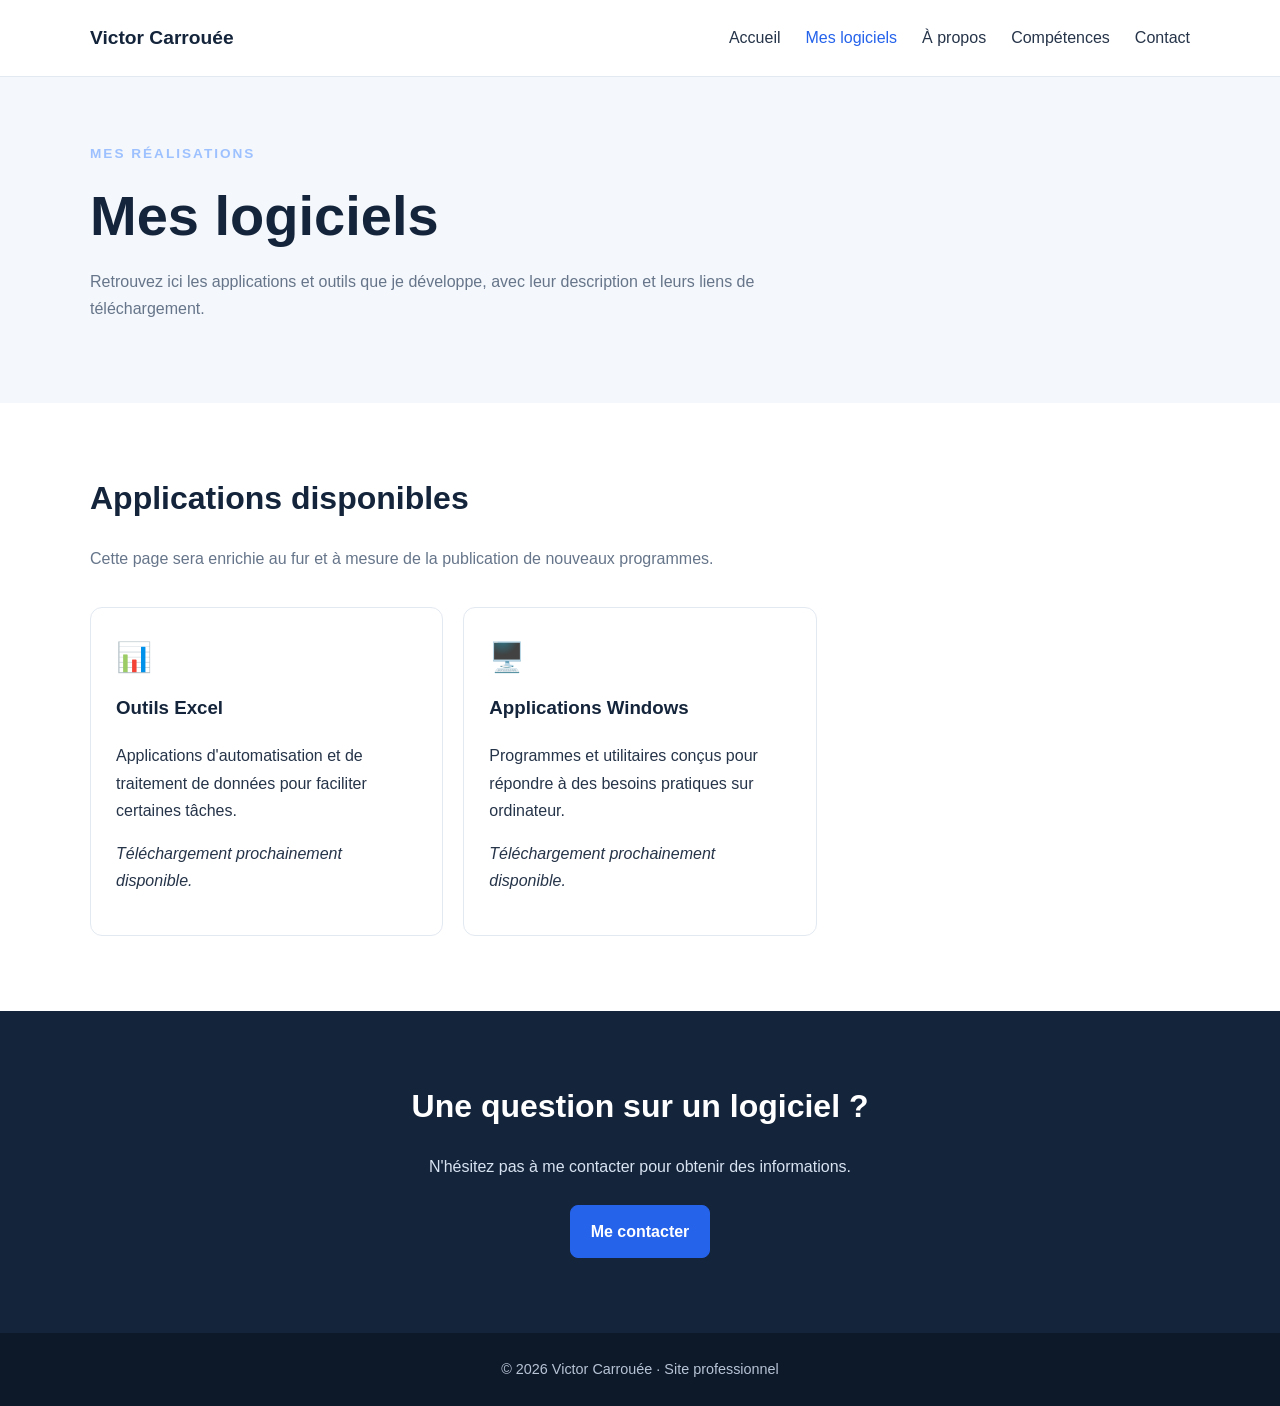
==== logiciels.html @ d23eed0c "Create logiciels.html" ====
<!DOCTYPE html>
<html lang="fr">
<head>
  <meta charset="UTF-8">
  <meta name="viewport" content="width=device-width, initial-scale=1.0">
  <meta name="description" content="Découvrez et téléchargez les logiciels développés par Victor Carrouée.">
  <title>Mes logiciels | Victor Carrouée</title>
  <link rel="stylesheet" href="style.css">
</head>
<body>

  <header>
    <nav class="container">
      <a class="logo" href="index.html">Victor Carrouée</a>
      <ul>
        <li><a href="index.html">Accueil</a></li>
        <li><a class="active" href="logiciels.html">Mes logiciels</a></li>
        <li><a href="index.html#apropos">À propos</a></li>
        <li><a href="index.html#competences">Compétences</a></li>
        <li><a href="index.html#contact">Contact</a></li>
      </ul>
    </nav>
  </header>

  <main>
    <section class="page-heading">
      <div class="container">
        <div class="eyebrow">Mes réalisations</div>
        <h1>Mes logiciels</h1>
        <p>
          Retrouvez ici les applications et outils que je développe,
          avec leur description et leurs liens de téléchargement.
        </p>
      </div>
    </section>

    <section>
      <div class="container">
        <h2>Applications disponibles</h2>
        <p class="intro">
          Cette page sera enrichie au fur et à mesure de la publication
          de nouveaux programmes.
        </p>

        <div class="cards">
          <article class="card">
            <div class="icon">📊</div>
            <h3>Outils Excel</h3>
            <p>
              Applications d'automatisation et de traitement de données
              pour faciliter certaines tâches.
            </p>
            <p><em>Téléchargement prochainement disponible.</em></p>
          </article>

          <article class="card">
            <div class="icon">🖥️</div>
            <h3>Applications Windows</h3>
            <p>
              Programmes et utilitaires conçus pour répondre à des besoins
              pratiques sur ordinateur.
            </p>
            <p><em>Téléchargement prochainement disponible.</em></p>
          </article>
        </div>
      </div>
    </section>

    <section class="contact">
      <div class="container">
        <h2>Une question sur un logiciel ?</h2>
        <p>N'hésitez pas à me contacter pour obtenir des informations.</p>
        <a class="button" href="index.html#contact">Me contacter</a>
      </div>
    </section>
  </main>

  <footer>
    <div class="container">
      © <span id="year"></span> Victor Carrouée · Site professionnel
    </div>
  </footer>

  <script>
    document.getElementById("year").textContent = new Date().getFullYear();
  </script>
</body>
</html>
---- style.css ----
:root {
  --navy: #14243a;
  --blue: #2563eb;
  --light: #f4f7fb;
  --text: #263449;
  --muted: #66758a;
  --border: #e3e9f1;
}

* {
  box-sizing: border-box;
}

html {
  scroll-behavior: smooth;
}

body {
  margin: 0;
  font-family: Arial, Helvetica, sans-serif;
  color: var(--text);
  background: white;
  line-height: 1.7;
}

a {
  color: inherit;
  text-decoration: none;
}

.container {
  width: min(1100px, 90%);
  margin: 0 auto;
}

header {
  background: white;
  border-bottom: 1px solid var(--border);
  position: sticky;
  top: 0;
  z-index: 10;
}

nav {
  min-height: 76px;
  display: flex;
  align-items: center;
  justify-content: space-between;
  gap: 20px;
}

.logo {
  font-size: 1.2rem;
  font-weight: 800;
  color: var(--navy);
}

nav ul {
  display: flex;
  flex-wrap: wrap;
  gap: 25px;
  list-style: none;
  padding: 0;
  margin: 0;
}

nav a:hover,
nav a.active {
  color: var(--blue);
}

.hero {
  background: linear-gradient(135deg, #14243a, #243f65);
  color: white;
  padding: 100px 0;
}

.eyebrow {
  color: #9dc1ff;
  text-transform: uppercase;
  font-weight: bold;
  font-size: 0.85rem;
  letter-spacing: 2px;
}

h1 {
  font-size: clamp(2.4rem, 6vw, 4.3rem);
  line-height: 1.12;
  max-width: 800px;
  margin: 20px 0;
}

.hero p {
  max-width: 700px;
  color: #d8e3f2;
  font-size: 1.1rem;
}

.buttons {
  display: flex;
  flex-wrap: wrap;
  gap: 14px;
  margin-top: 30px;
}

.button {
  display: inline-block;
  padding: 12px 20px;
  border-radius: 8px;
  font-weight: bold;
  background: var(--blue);
  color: white;
  border: 1px solid var(--blue);
}

.button:hover {
  filter: brightness(1.1);
}

.button.secondary {
  background: transparent;
  border-color: #91a7c4;
}

section {
  padding: 75px 0;
}

.section-light {
  background: var(--light);
}

h2 {
  color: var(--navy);
  font-size: 2rem;
  line-height: 1.25;
  margin-top: 0;
}

.intro {
  color: var(--muted);
  max-width: 720px;
}

.cards {
  display: grid;
  grid-template-columns: repeat(3, minmax(0, 1fr));
  gap: 20px;
  margin-top: 35px;
}

.card {
  padding: 25px;
  background: white;
  border: 1px solid var(--border);
  border-radius: 12px;
}

.card h3 {
  color: var(--navy);
  margin-top: 10px;
}

.icon {
  font-size: 1.8rem;
}

.page-heading {
  background: var(--light);
  padding: 65px 0;
}

.page-heading h1 {
  color: var(--navy);
  font-size: clamp(2.2rem, 5vw, 3.5rem);
}

.page-heading p {
  color: var(--muted);
  max-width: 700px;
}

.contact {
  background: var(--navy);
  color: white;
  text-align: center;
}

.contact h2 {
  color: white;
}

.contact p {
  color: #d8e3f2;
  max-width: 650px;
  margin: 0 auto 25px;
}

footer {
  background: #0d1929;
  color: #b7c4d6;
  text-align: center;
  padding: 24px;
  font-size: 0.9rem;
}

@media (max-width: 700px) {
  nav {
    align-items: flex-start;
    flex-direction: column;
    padding: 18px 0;
  }

  nav ul {
    gap: 16px;
  }

  .hero {
    padding: 70px 0;
  }

  .cards {
    grid-template-columns: 1fr;
  }

  section {
    padding: 55px 0;
  }
}
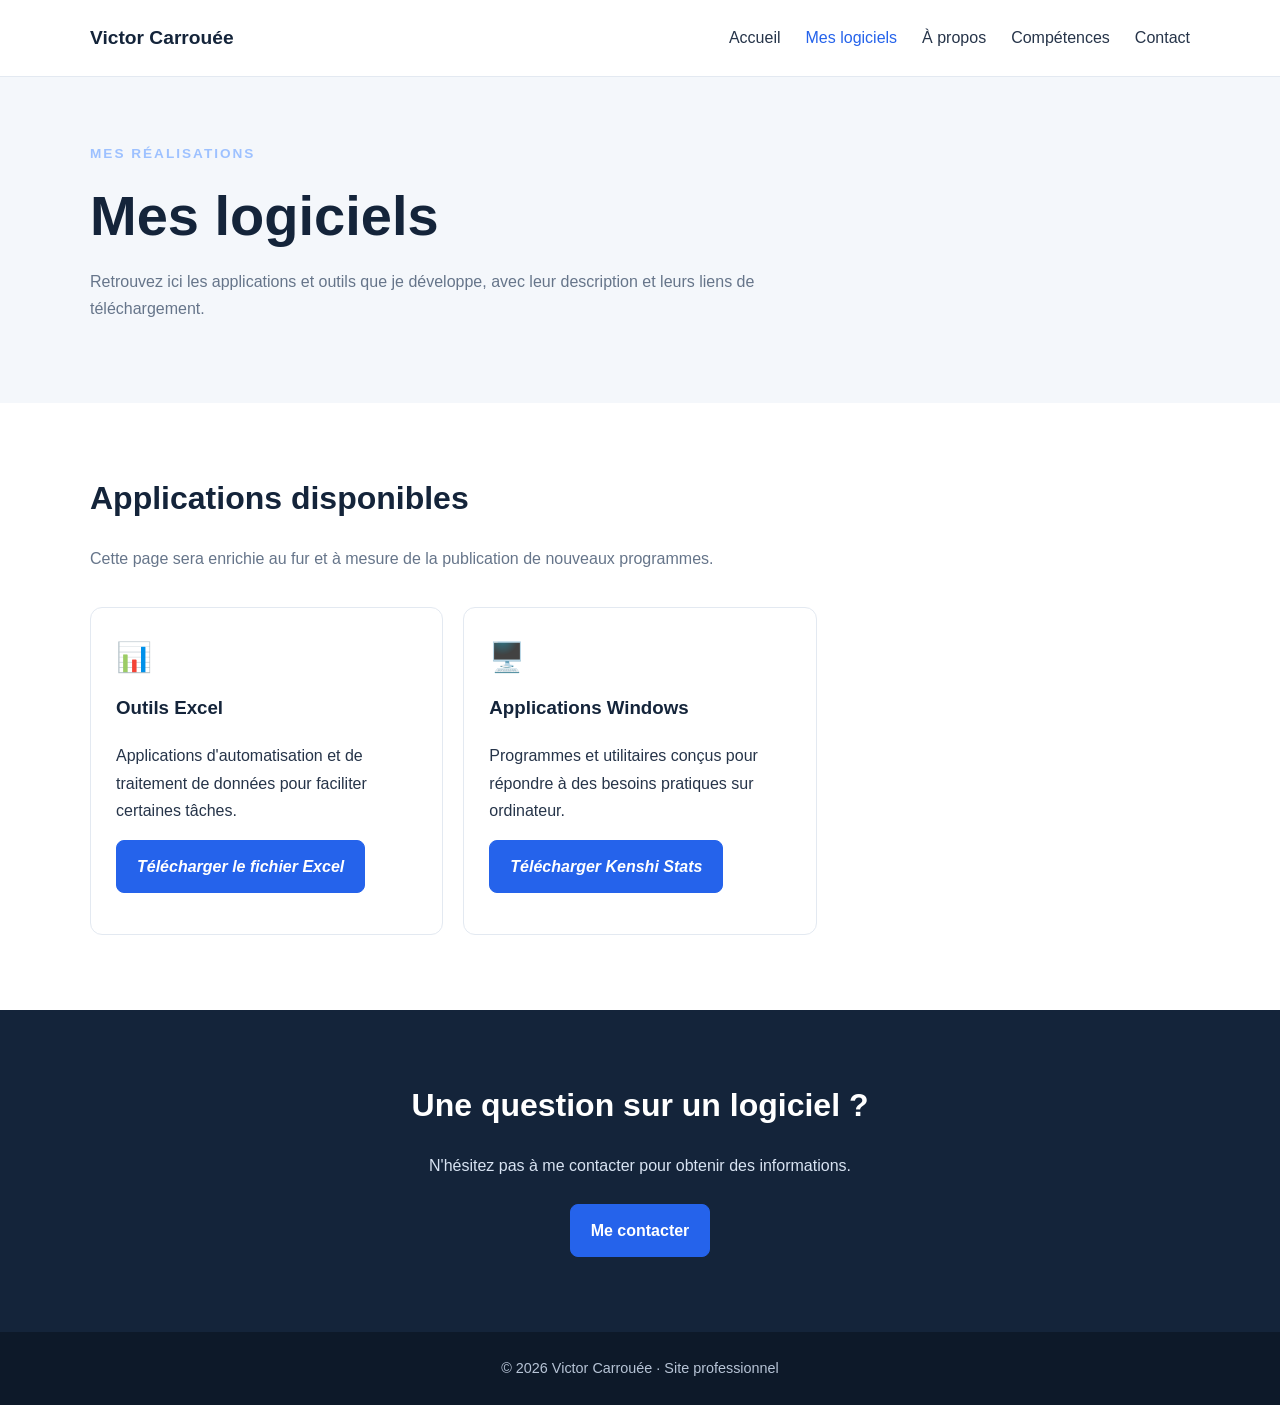
==== commit 2f4e684e: "Update logiciels.html" ====
--- a/logiciels.html
+++ b/logiciels.html
@@ -51,7 +51,12 @@
               Applications d'automatisation et de traitement de données
               pour faciliter certaines tâches.
             </p>
-            <p><em>Téléchargement prochainement disponible.</em></p>
+            <p><em><a class="button"
+   href="telechargements/KenshiStats_export.xlsx"
+   download>
+  Télécharger le fichier Excel
+</a></em></p>
+            
           </article>
 
           <article class="card">
@@ -61,7 +66,11 @@
               Programmes et utilitaires conçus pour répondre à des besoins
               pratiques sur ordinateur.
             </p>
-            <p><em>Téléchargement prochainement disponible.</em></p>
+            <p><em><a class="button"
+   href="telechargements/KenshiStats_escouade.exe"
+   download>
+  Télécharger Kenshi Stats
+</a></em></p>
           </article>
         </div>
       </div>
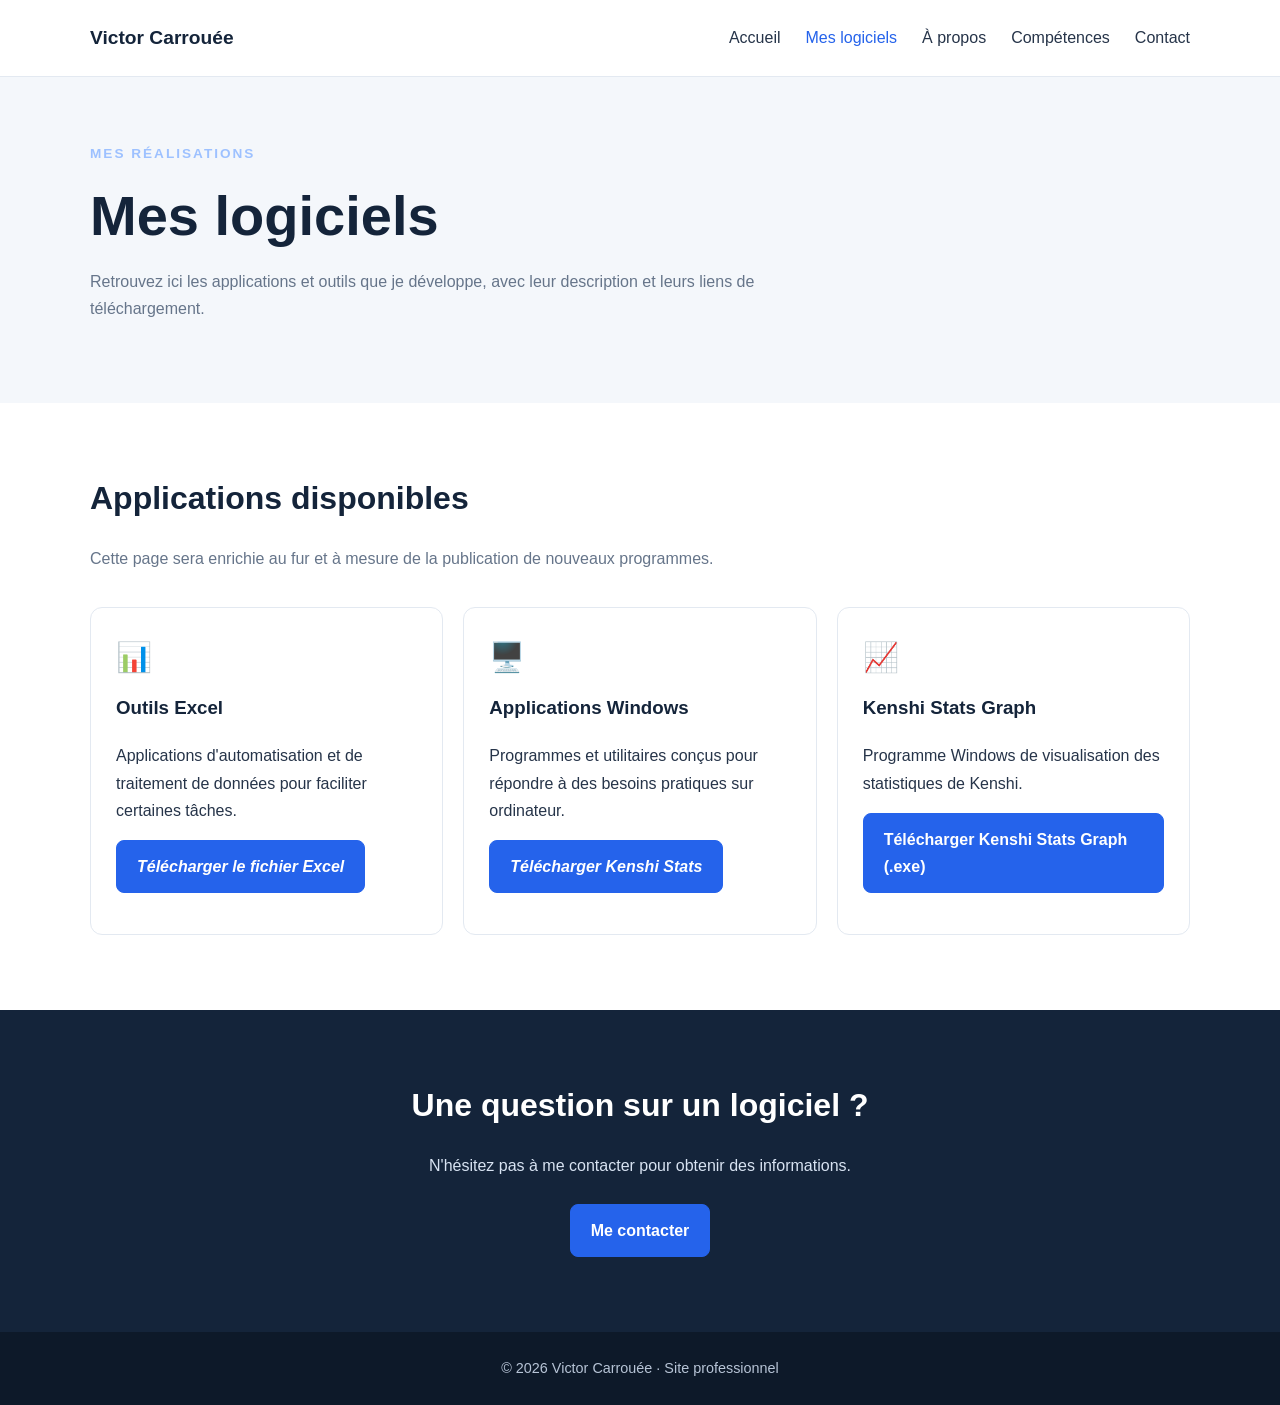
==== commit 4641dcf0: "Update logiciels.html" ====
--- a/logiciels.html
+++ b/logiciels.html
@@ -72,6 +72,25 @@
   Télécharger Kenshi Stats
 </a></em></p>
           </article>
+
+
+      
+<article class="card">
+  <div class="icon">📈</div>
+  <h3>Kenshi Stats Graph</h3>
+  <p>
+    Programme Windows de visualisation des statistiques
+    de Kenshi.
+  </p>
+  <a class="button"
+     href="COLLE_ICI_L_ADRESSE_DU_LIEN"
+     download>
+    Télécharger Kenshi Stats Graph (.exe)
+  </a>
+</article>
+
+
+          
         </div>
       </div>
     </section>
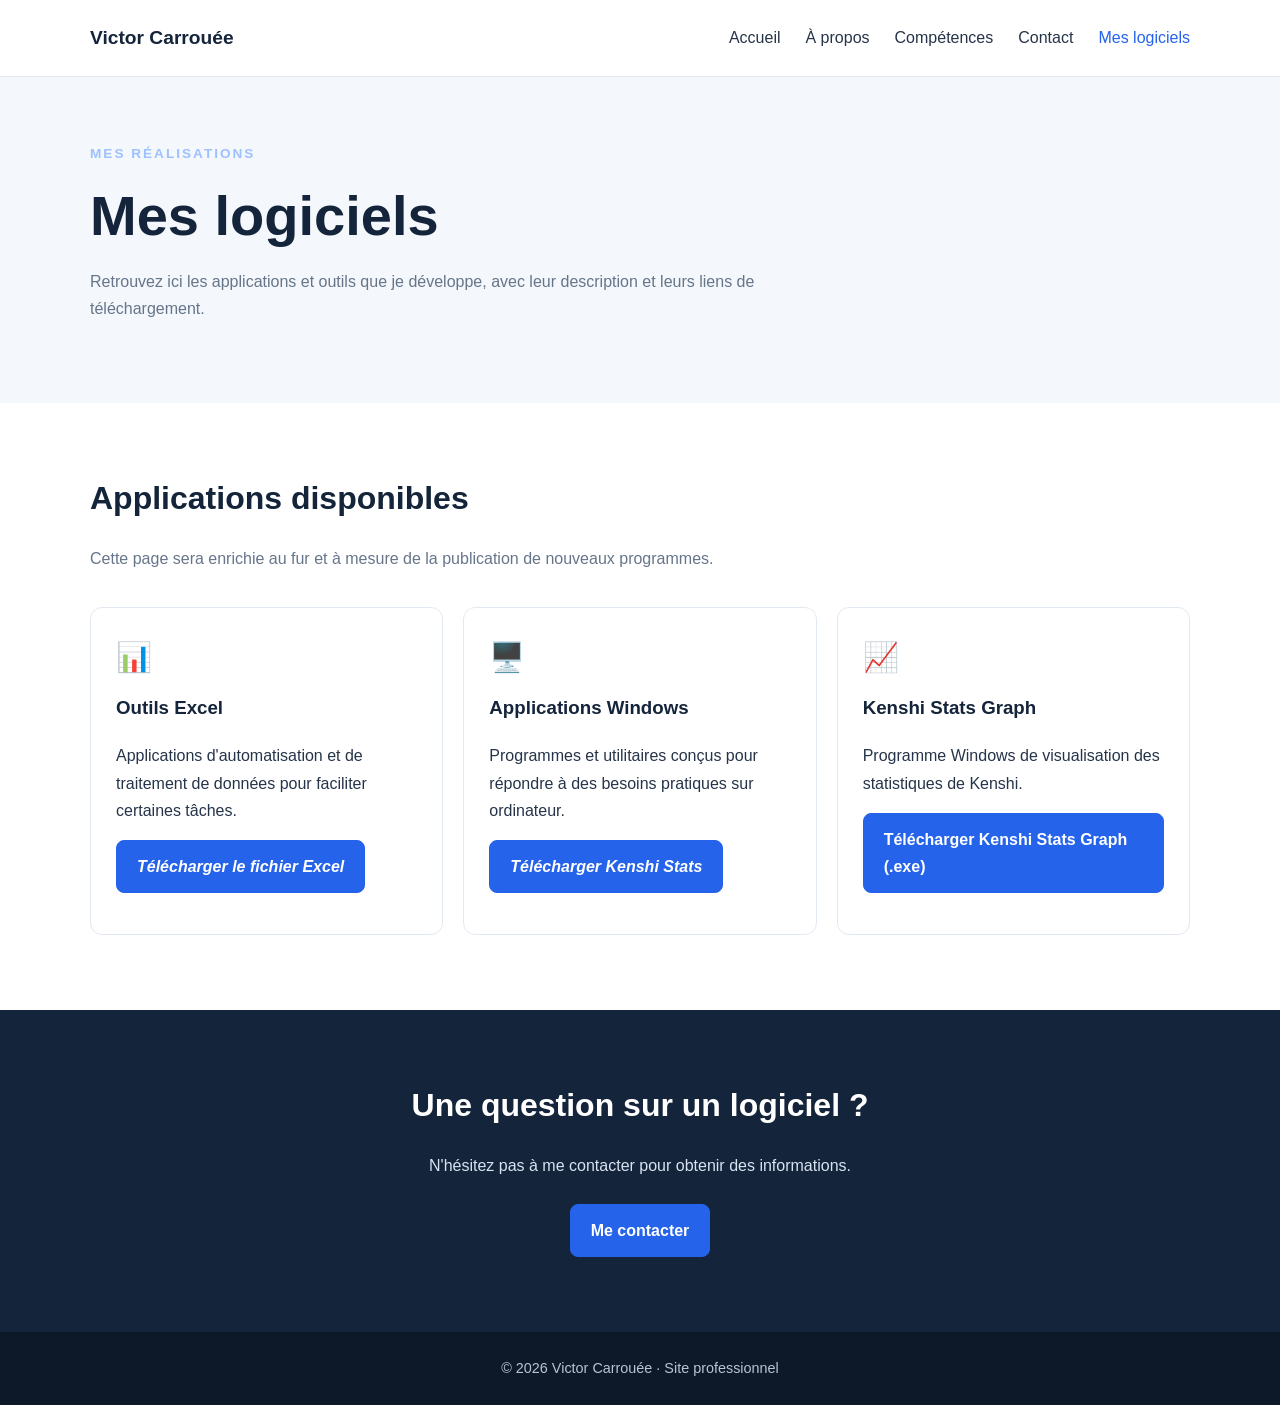
==== commit dddf3090: "Update logiciels.html" ====
--- a/logiciels.html
+++ b/logiciels.html
@@ -15,10 +15,10 @@
       <a class="logo" href="index.html">Victor Carrouée</a>
       <ul>
         <li><a href="index.html">Accueil</a></li>
-        <li><a class="active" href="logiciels.html">Mes logiciels</a></li>
         <li><a href="index.html#apropos">À propos</a></li>
         <li><a href="index.html#competences">Compétences</a></li>
         <li><a href="index.html#contact">Contact</a></li>
+        <li><a class="active" href="logiciels.html">Mes logiciels</a></li>
       </ul>
     </nav>
   </header>
@@ -83,7 +83,7 @@
     de Kenshi.
   </p>
   <a class="button"
-     href="COLLE_ICI_L_ADRESSE_DU_LIEN"
+     href="https://github.com/vickovicko/victor-carrouee-info/releases/download/v1.0.0/kenshiStats_graph.exe"
      download>
     Télécharger Kenshi Stats Graph (.exe)
   </a>
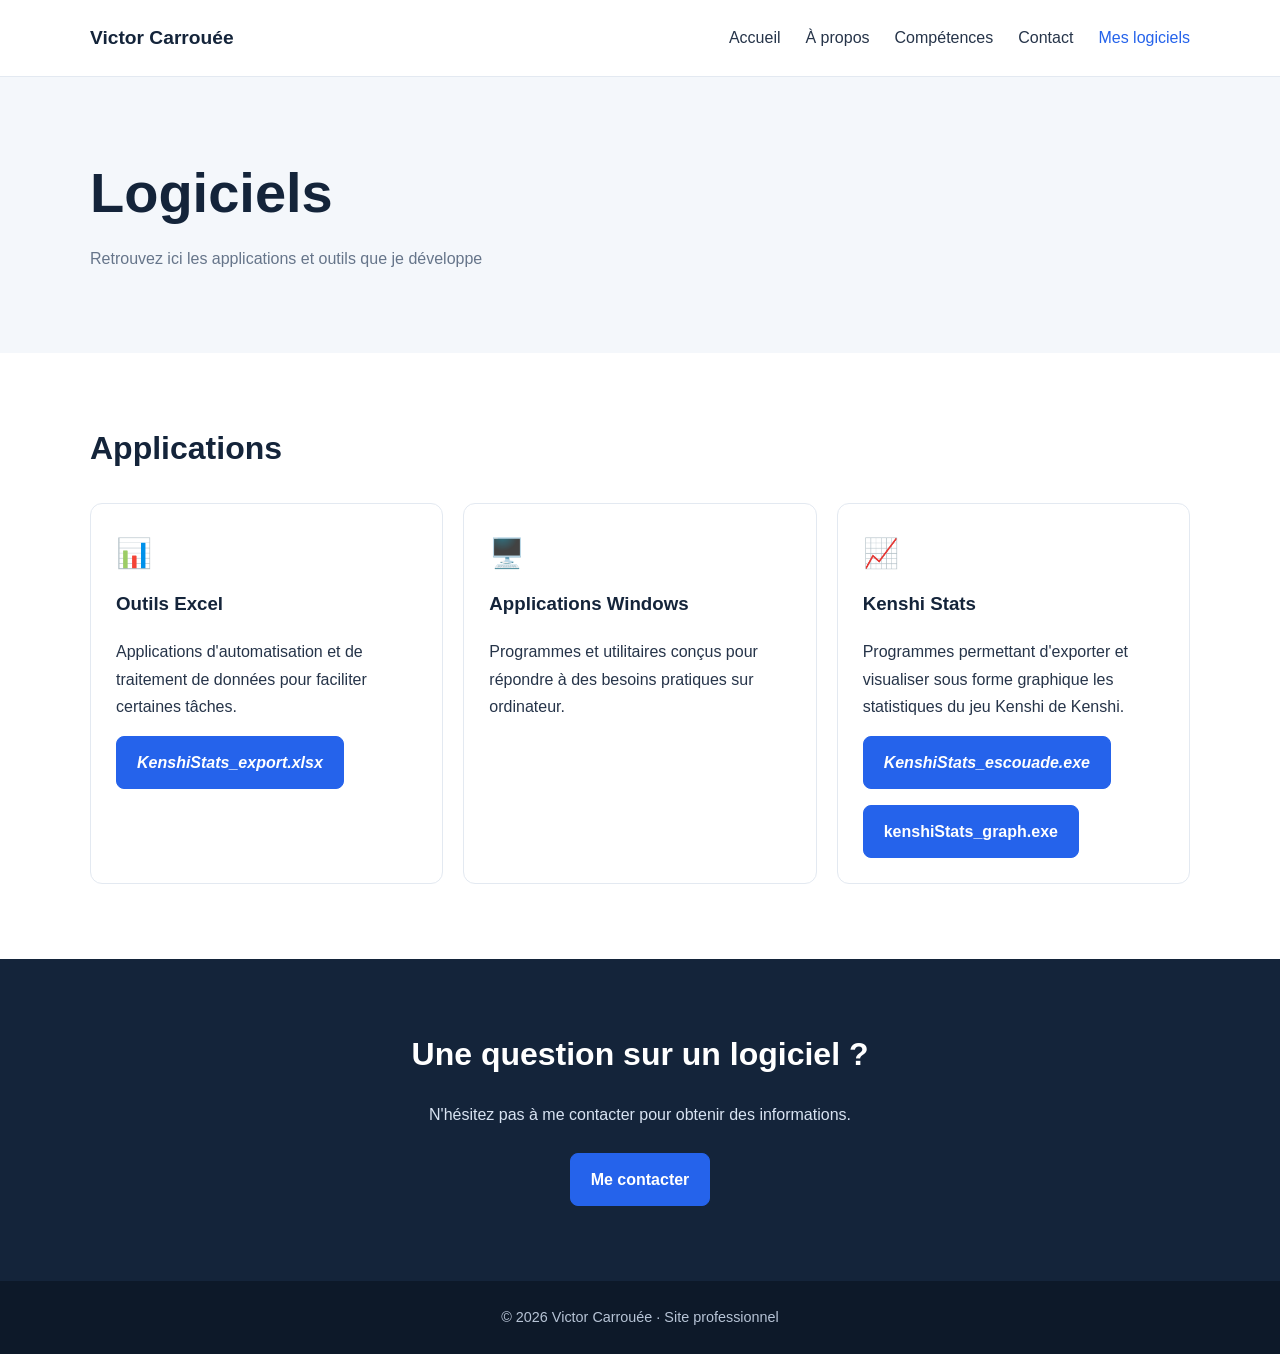
==== commit aaa070e9: "Update logiciels.html" ====
--- a/logiciels.html
+++ b/logiciels.html
@@ -26,22 +26,16 @@
   <main>
     <section class="page-heading">
       <div class="container">
-        <div class="eyebrow">Mes réalisations</div>
-        <h1>Mes logiciels</h1>
+        <h1>Logiciels</h1>
         <p>
-          Retrouvez ici les applications et outils que je développe,
-          avec leur description et leurs liens de téléchargement.
+          Retrouvez ici les applications et outils que je développe
         </p>
       </div>
     </section>
 
     <section>
       <div class="container">
-        <h2>Applications disponibles</h2>
-        <p class="intro">
-          Cette page sera enrichie au fur et à mesure de la publication
-          de nouveaux programmes.
-        </p>
+        <h2>Applications </h2>
 
         <div class="cards">
           <article class="card">
@@ -54,7 +48,7 @@
             <p><em><a class="button"
    href="telechargements/KenshiStats_export.xlsx"
    download>
-  Télécharger le fichier Excel
+  KenshiStats_export.xlsx
 </a></em></p>
             
           </article>
@@ -66,26 +60,26 @@
               Programmes et utilitaires conçus pour répondre à des besoins
               pratiques sur ordinateur.
             </p>
-            <p><em><a class="button"
-   href="telechargements/KenshiStats_escouade.exe"
-   download>
-  Télécharger Kenshi Stats
-</a></em></p>
-          </article>
+
+            </article>
 
 
       
 <article class="card">
   <div class="icon">📈</div>
-  <h3>Kenshi Stats Graph</h3>
+  <h3>Kenshi Stats </h3>
   <p>
-    Programme Windows de visualisation des statistiques
+    Programmes permettant d'exporter et visualiser sous forme graphique les statistiques du jeu Kenshi
     de Kenshi.
   </p>
+
+    <p><em><a class="button" href="telechargements/KenshiStats_escouade.exe" download>
+    KenshiStats_escouade.exe </a></em></p>
+
   <a class="button"
      href="https://github.com/vickovicko/victor-carrouee-info/releases/download/v1.0.0/kenshiStats_graph.exe"
      download>
-    Télécharger Kenshi Stats Graph (.exe)
+    kenshiStats_graph.exe
   </a>
 </article>
 
